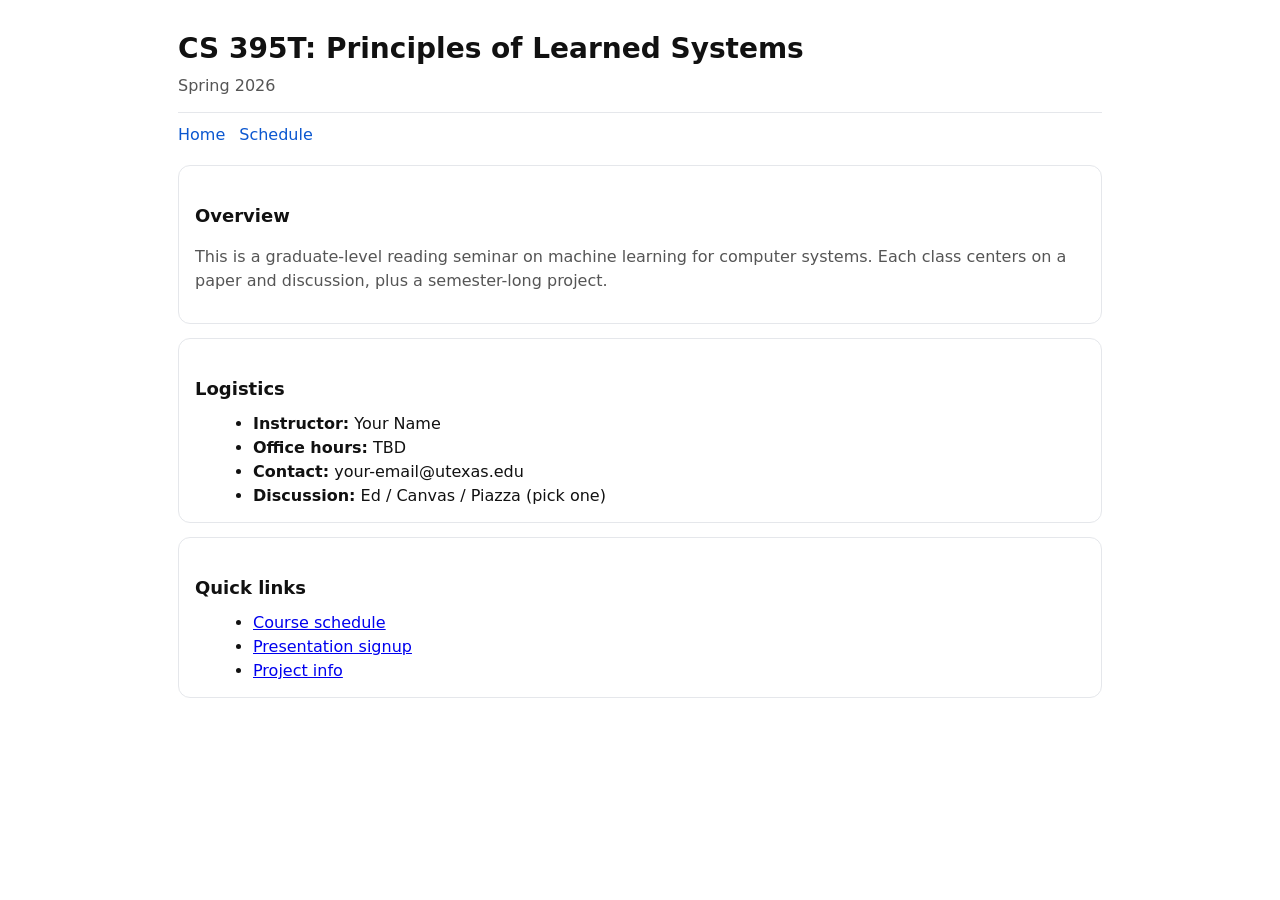
==== cs395T/index.html @ 28c9e210 "Added course webpage" ====
<!doctype html>
<html lang="en">
<head>
  <meta charset="utf-8" />
  <meta name="viewport" content="width=device-width, initial-scale=1" />
  <title>CS 395T: Principles of Learned Systems</title>
  <meta name="description" content="Course website for CS 395T: Principles of Learned Systems." />
  <style>
    :root {
      --text: #111;
      --muted: #555;
      --bg: #fff;
      --border: #e5e7eb;
      --link: #0b57d0;
      --maxw: 960px;
    }
    * { box-sizing: border-box; }
    body {
      margin: 0;
      font-family: ui-sans-serif, system-ui, -apple-system, Segoe UI, Roboto, Helvetica, Arial, "Apple Color Emoji","Segoe UI Emoji";
      color: var(--text);
      background: var(--bg);
      line-height: 1.5;
    }
    .wrap { max-width: var(--maxw); margin: 0 auto; padding: 28px 18px 60px; }
    header { margin-bottom: 18px; }
    .course-title { font-size: 28px; font-weight: 700; margin: 0 0 4px; }
    .term { color: var(--muted); margin: 0 0 14px; }
    nav {
      display: flex; gap: 14px; flex-wrap: wrap;
      padding: 10px 0 0;
      border-top: 1px solid var(--border);
    }
    nav a { color: var(--link); text-decoration: none; }
    nav a:hover { text-decoration: underline; }
    h2 { margin: 22px 0 10px; font-size: 18px; }
    ul { margin: 8px 0 0 18px; }
    .card {
      border: 1px solid var(--border);
      border-radius: 12px;
      padding: 14px 16px;
      margin-top: 14px;
    }
    .muted { color: var(--muted); }
  </style>
</head>
<body>
  <div class="wrap">
    <header>
      <h1 class="course-title">CS 395T: Principles of Learned Systems</h1>
      <p class="term">Spring 2026</p>
      <nav>
        <a href="./index.html">Home</a>
        <a href="./schedule.html">Schedule</a>
      </nav>
    </header>

    <main>
      <section class="card">
        <h2>Overview</h2>
        <p class="muted">
          This is a graduate-level reading seminar on machine learning for computer systems.
          Each class centers on a paper and discussion, plus a semester-long project.
        </p>
      </section>

      <section class="card">
        <h2>Logistics</h2>
        <ul>
          <li><strong>Instructor:</strong> Your Name</li>
          <li><strong>Office hours:</strong> TBD</li>
          <li><strong>Contact:</strong> your-email@utexas.edu</li>
          <li><strong>Discussion:</strong> Ed / Canvas / Piazza (pick one)</li>
        </ul>
      </section>

      <section class="card">
        <h2>Quick links</h2>
        <ul>
          <li><a href="./schedule.html">Course schedule</a></li>
          <li><a href="#" onclick="alert('Replace with your signup sheet link!'); return false;">Presentation signup</a></li>
          <li><a href="#" onclick="alert('Replace with your project page link!'); return false;">Project info</a></li>
        </ul>
      </section>
    </main>
  </div>
</body>
</html>
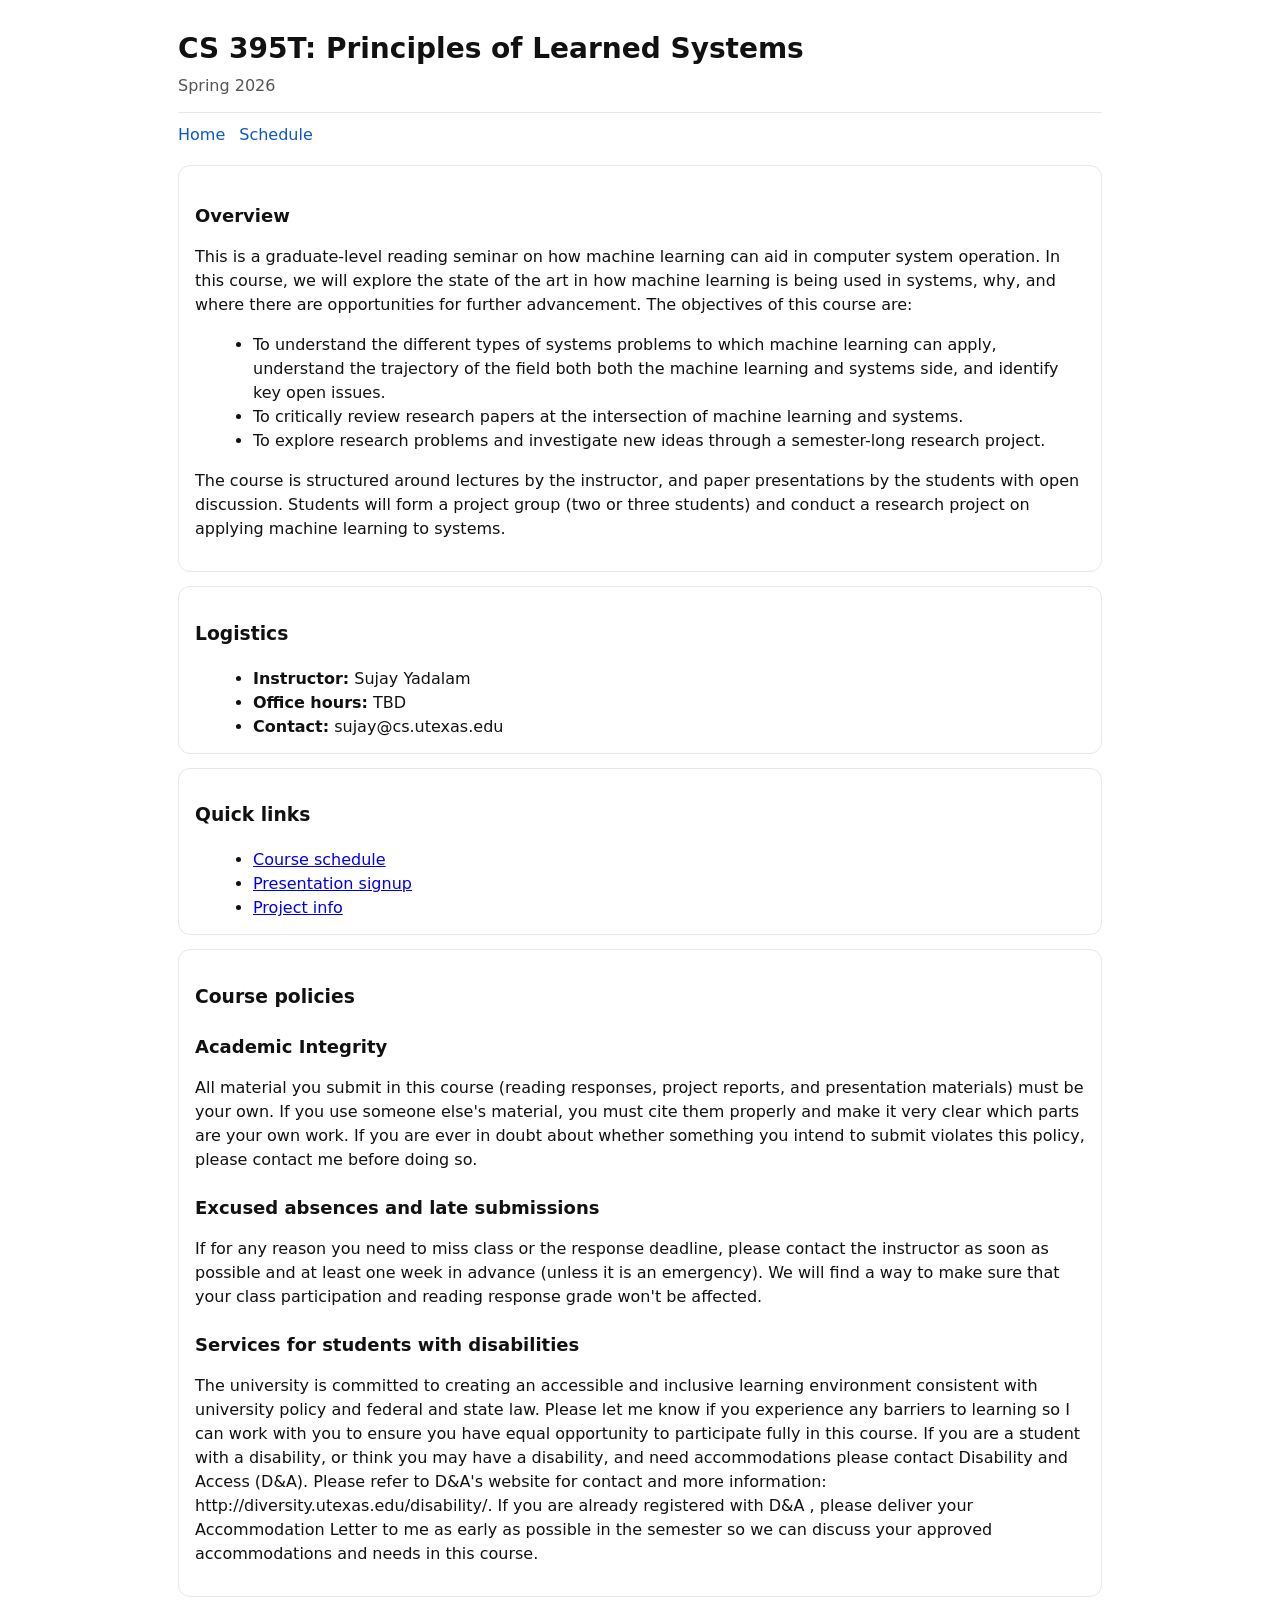
==== commit 7c29c0f4: "Updated course page to include policies" ====
--- a/cs395T/index.html
+++ b/cs395T/index.html
@@ -58,30 +58,62 @@
     <main>
       <section class="card">
         <h2>Overview</h2>
-        <p class="muted">
-          This is a graduate-level reading seminar on machine learning for computer systems.
-          Each class centers on a paper and discussion, plus a semester-long project.
+        <p>
+          This is a graduate-level reading seminar on how machine learning can aid in computer system operation.
+          In this course, we will explore the state of the art in how machine learning is being used in systems, why, and where there are opportunities for further advancement. 
+          The objectives of this course are: </br>
+          <ul>
+            <li> To understand the different types of systems problems to which machine learning can apply, understand the trajectory of the field both both the machine learning and systems side, and identify key open issues. </li>
+            <li> To critically review research papers at the intersection of machine learning and systems. </li>
+            <li> To explore research problems and investigate new ideas through a semester-long research project. </li>
+          </ul>
+        </p>
+        <p>
+          The course is structured around lectures by the instructor, and paper presentations by the students with open discussion. Students will form a project group (two or three students) and conduct a research project on applying machine learning to systems. 
         </p>
       </section>
 
       <section class="card">
-        <h2>Logistics</h2>
+        <h3>Logistics</h3>
         <ul>
-          <li><strong>Instructor:</strong> Your Name</li>
+          <li><strong>Instructor:</strong> Sujay Yadalam</li>
           <li><strong>Office hours:</strong> TBD</li>
-          <li><strong>Contact:</strong> your-email@utexas.edu</li>
-          <li><strong>Discussion:</strong> Ed / Canvas / Piazza (pick one)</li>
+          <li><strong>Contact:</strong> sujay@cs.utexas.edu</li>
         </ul>
       </section>
 
       <section class="card">
-        <h2>Quick links</h2>
+        <h3>Quick links</h3>
         <ul>
           <li><a href="./schedule.html">Course schedule</a></li>
           <li><a href="#" onclick="alert('Replace with your signup sheet link!'); return false;">Presentation signup</a></li>
           <li><a href="#" onclick="alert('Replace with your project page link!'); return false;">Project info</a></li>
         </ul>
       </section>
+
+      <section class="card">
+        <h3>Course policies</h3>
+        <h2>Academic Integrity</h2>
+        <p>
+          All material you submit in this course (reading responses, project reports, and presentation materials) must be your own. 
+          If you use someone else's material, you must cite them properly and make it very clear which parts are your own work. 
+          If you are ever in doubt about whether something you intend to submit violates this policy, please contact me before doing so. 
+        </p>
+        <h2>Excused absences and late submissions</h2>
+        <p>
+          If for any reason you need to miss class or the response deadline, please contact the instructor as soon as possible and at least one week in advance (unless it is an emergency).
+          We will find a way to make sure that your class participation and reading response grade won't be affected.
+        </p>
+        <h2>Services for students with disabilities</h2>
+        <p>
+          The university is committed to creating an accessible and inclusive learning environment consistent with university policy and federal and state law.
+          Please let me know if you experience any barriers to learning so I can work with you to ensure you have equal opportunity to participate fully in this course. 
+          If you are a student with a disability, or think you may have a disability, and need accommodations please contact Disability and Access (D&A).
+          Please refer to D&A's website for contact and more information: http://diversity.utexas.edu/disability/. 
+          If you are already registered with D&A , please deliver your Accommodation Letter to me as early as possible in the semester so we can discuss your approved accommodations and needs in this course. 
+        </p>
+      </section>
+
     </main>
   </div>
 </body>
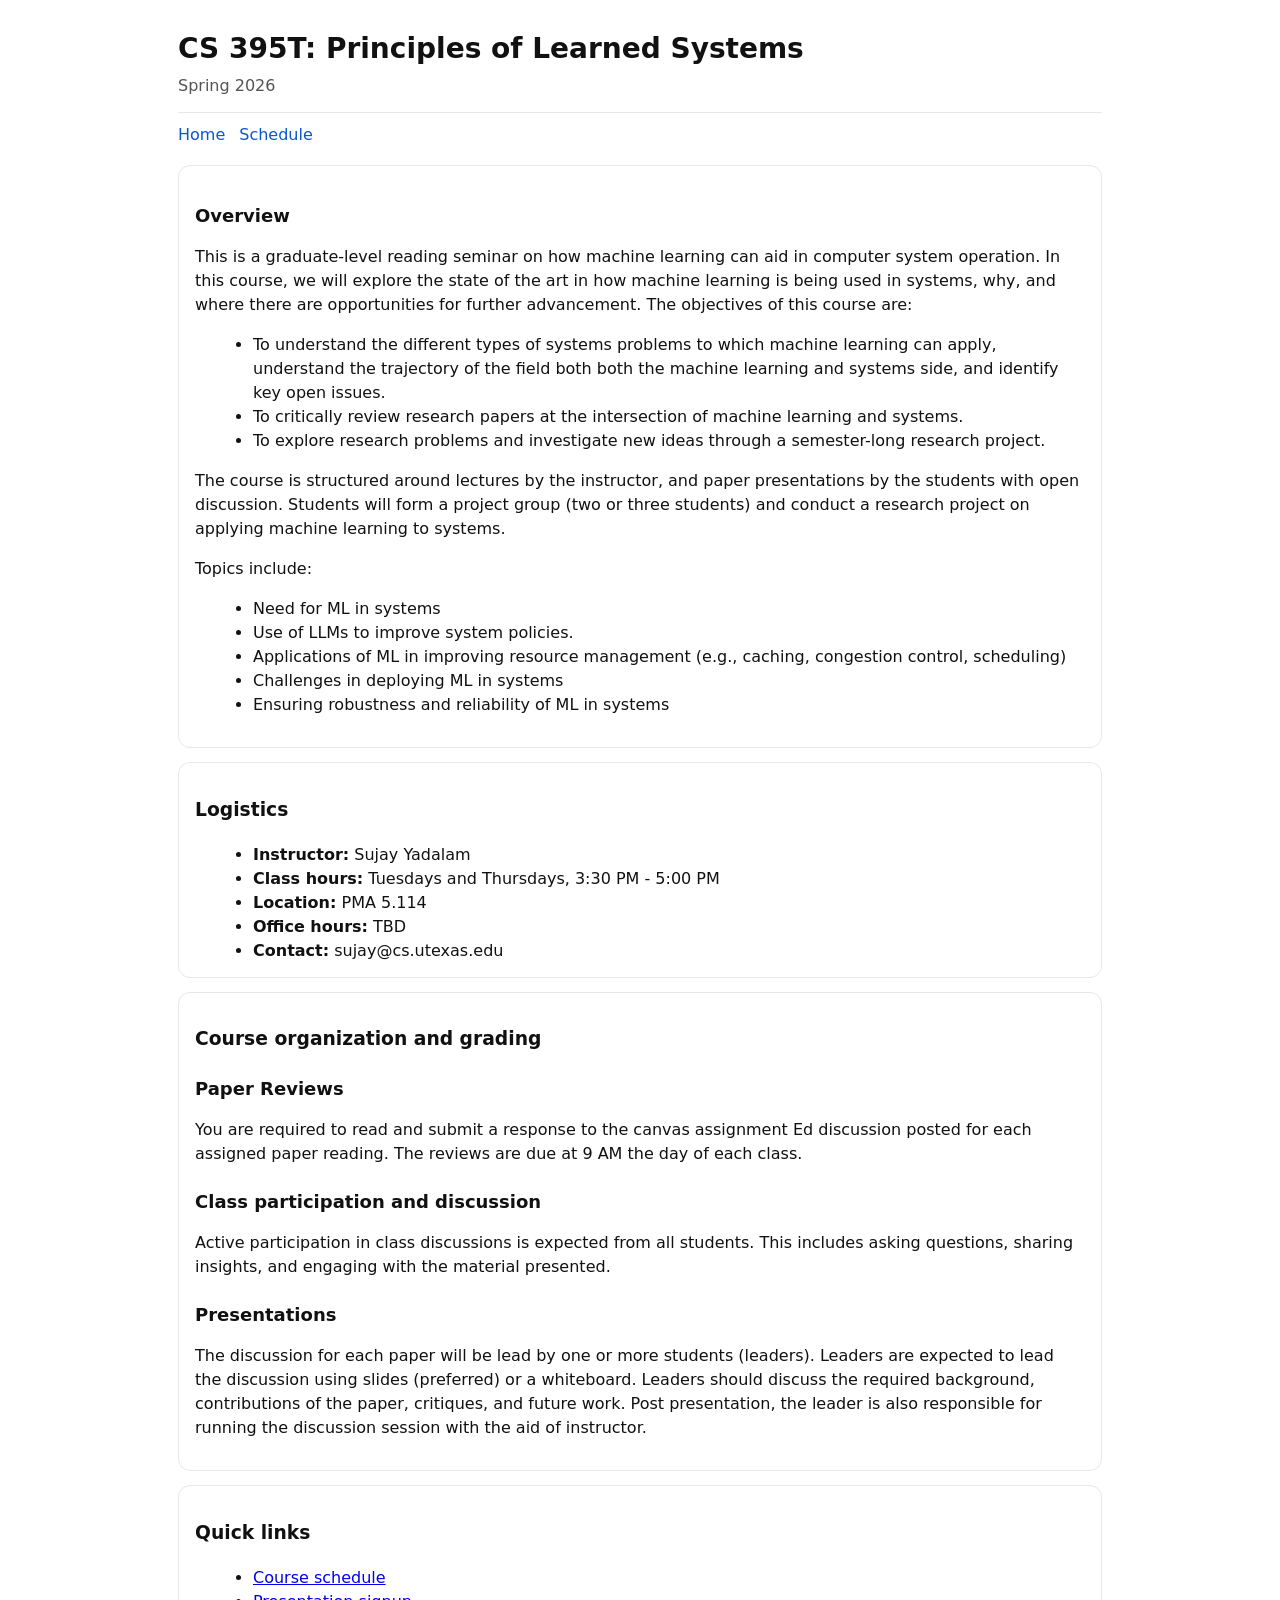
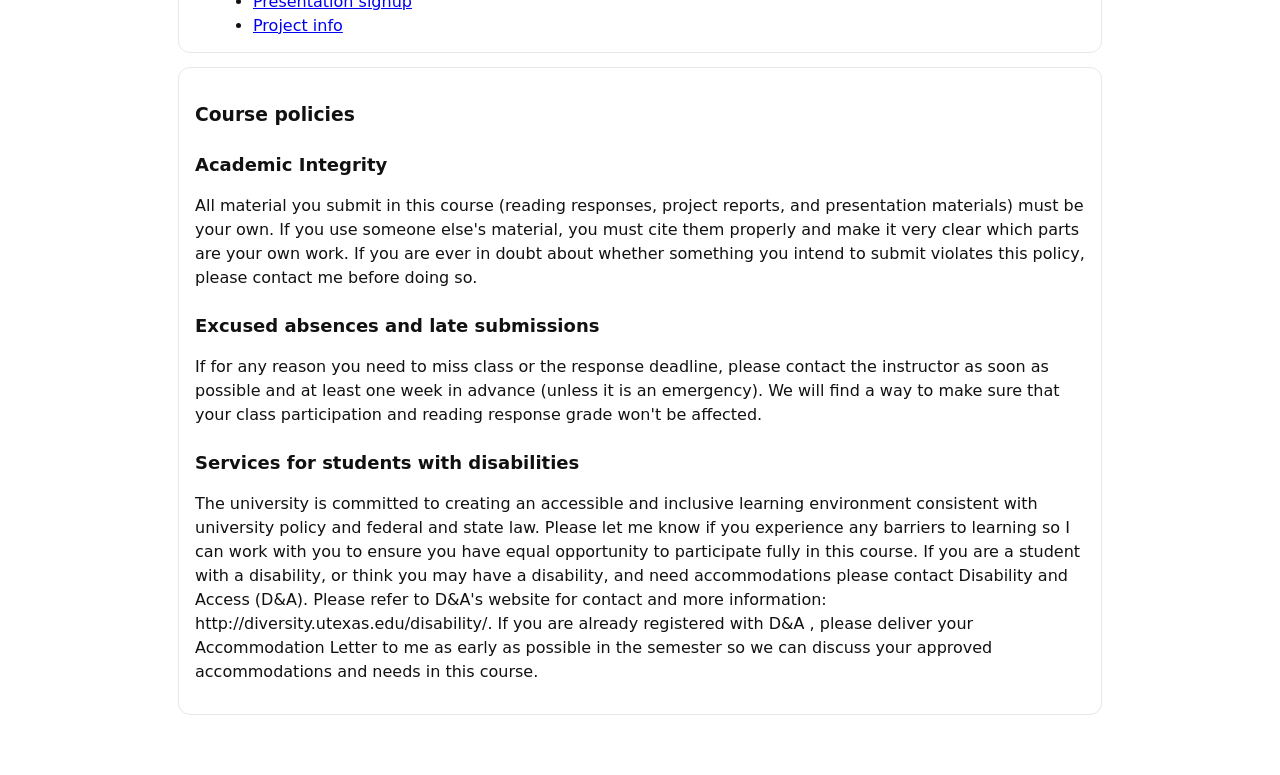
==== commit b2d91495: "Updated course homepage" ====
--- a/cs395T/index.html
+++ b/cs395T/index.html
@@ -71,15 +71,50 @@
         <p>
           The course is structured around lectures by the instructor, and paper presentations by the students with open discussion. Students will form a project group (two or three students) and conduct a research project on applying machine learning to systems. 
         </p>
+        <p>
+          Topics include:
+          <ul>
+            <li> Need for ML in systems</li>
+            <li> Use of LLMs to improve system policies.</li>
+            <li> Applications of ML in improving resource management (e.g., caching, congestion control, scheduling) </li>
+            <li> Challenges in deploying ML in systems</li>
+            <li> Ensuring robustness and reliability of ML in systems</li>
+          </ul>
+        </p>
       </section>
 
       <section class="card">
         <h3>Logistics</h3>
         <ul>
           <li><strong>Instructor:</strong> Sujay Yadalam</li>
+          <li><strong>Class hours:</strong> Tuesdays and Thursdays, 3:30 PM - 5:00 PM</li>
+          <li><strong>Location:</strong> PMA 5.114</li>
           <li><strong>Office hours:</strong> TBD</li>
           <li><strong>Contact:</strong> sujay@cs.utexas.edu</li>
         </ul>
+      </section>
+
+      <section class="card">
+        <h3>Course organization and grading</h3>
+          <h2>Paper Reviews</h2>
+          <p>
+            You are required to read and submit a response to the canvas assignment Ed discussion posted for each assigned paper reading.
+            The reviews are due at 9 AM the day of each class.
+          </p>
+
+          <h2>Class participation and discussion</h2>
+          <p>
+            Active participation in class discussions is expected from all students.
+            This includes asking questions, sharing insights, and engaging with the material presented.
+          </p>
+
+          <h2>Presentations</h2>
+          <p>
+            The discussion for each paper will be lead by one or more students (leaders).
+            Leaders are expected to lead the discussion using slides (preferred) or a whiteboard.
+            Leaders should discuss the required background, contributions of the paper, critiques, and future work.
+            Post presentation, the leader is also responsible for running the discussion session with the aid of instructor.
+          </p>
       </section>
 
       <section class="card">
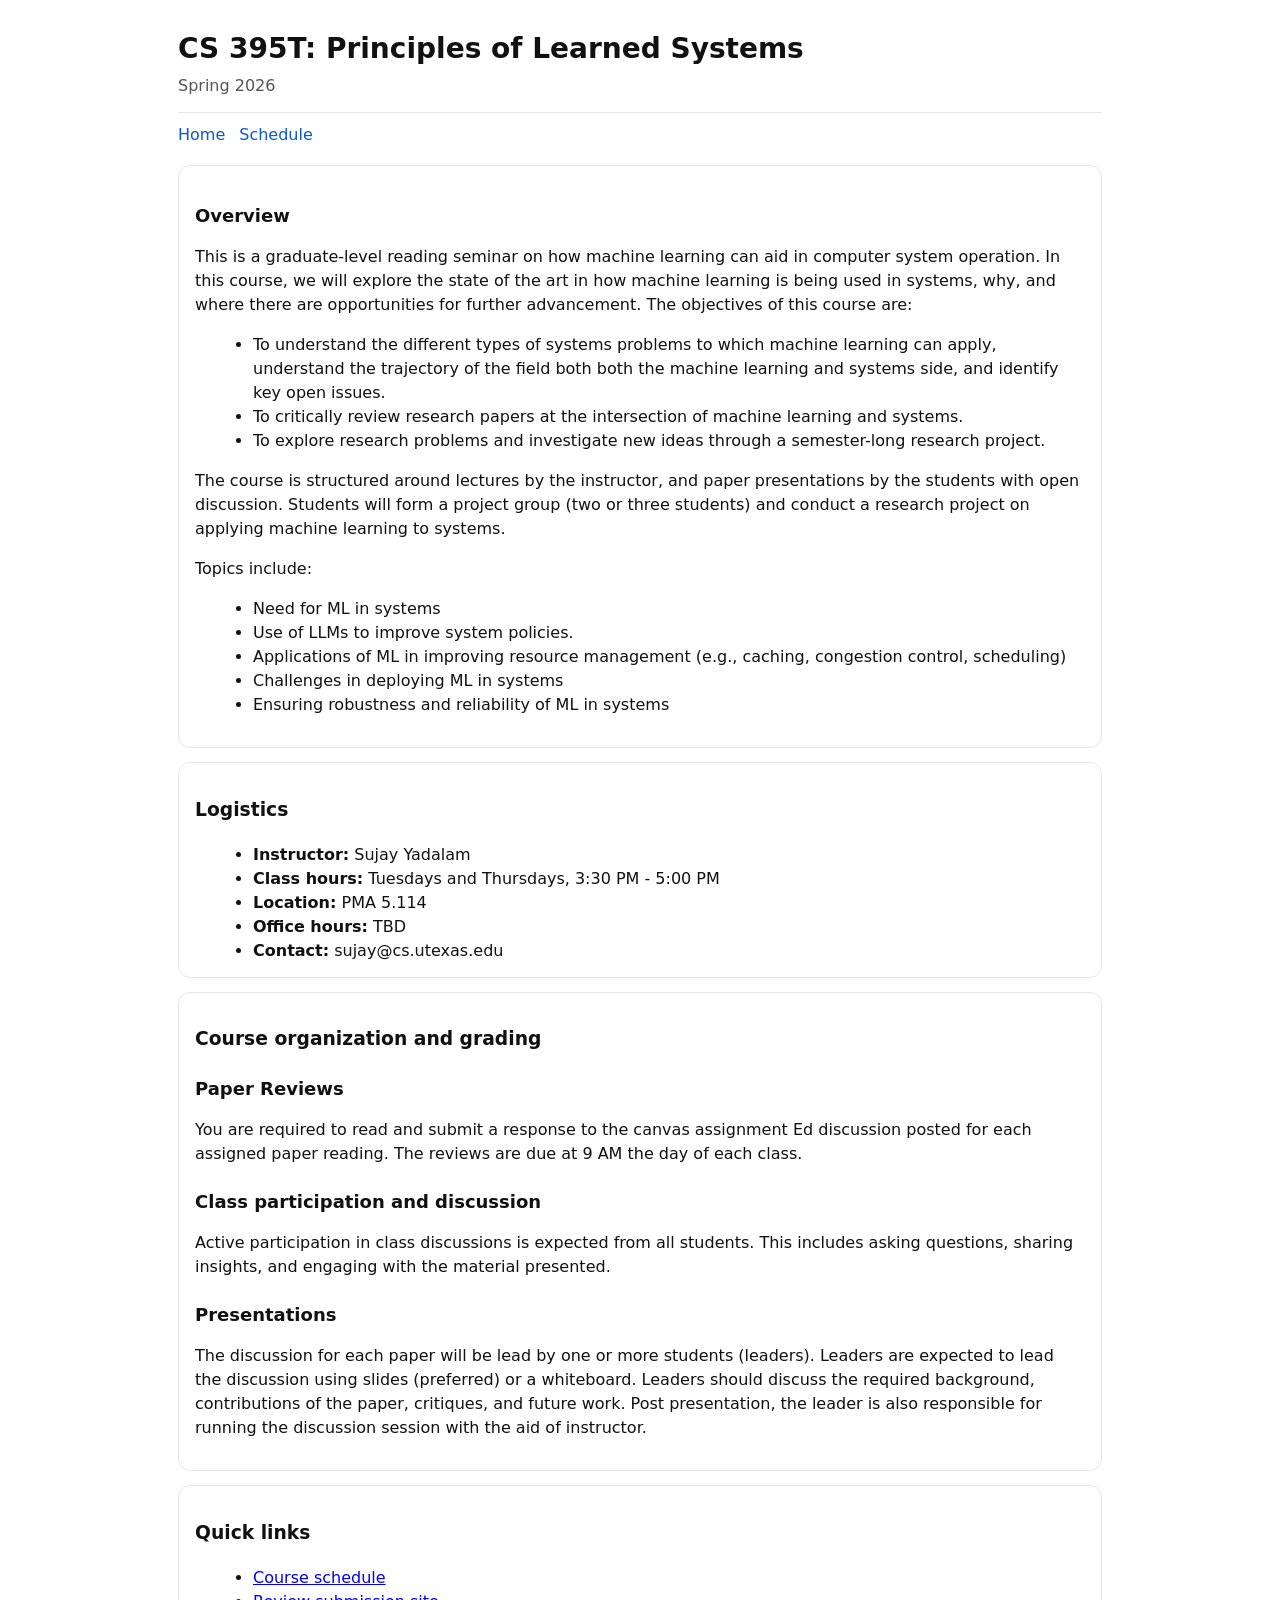
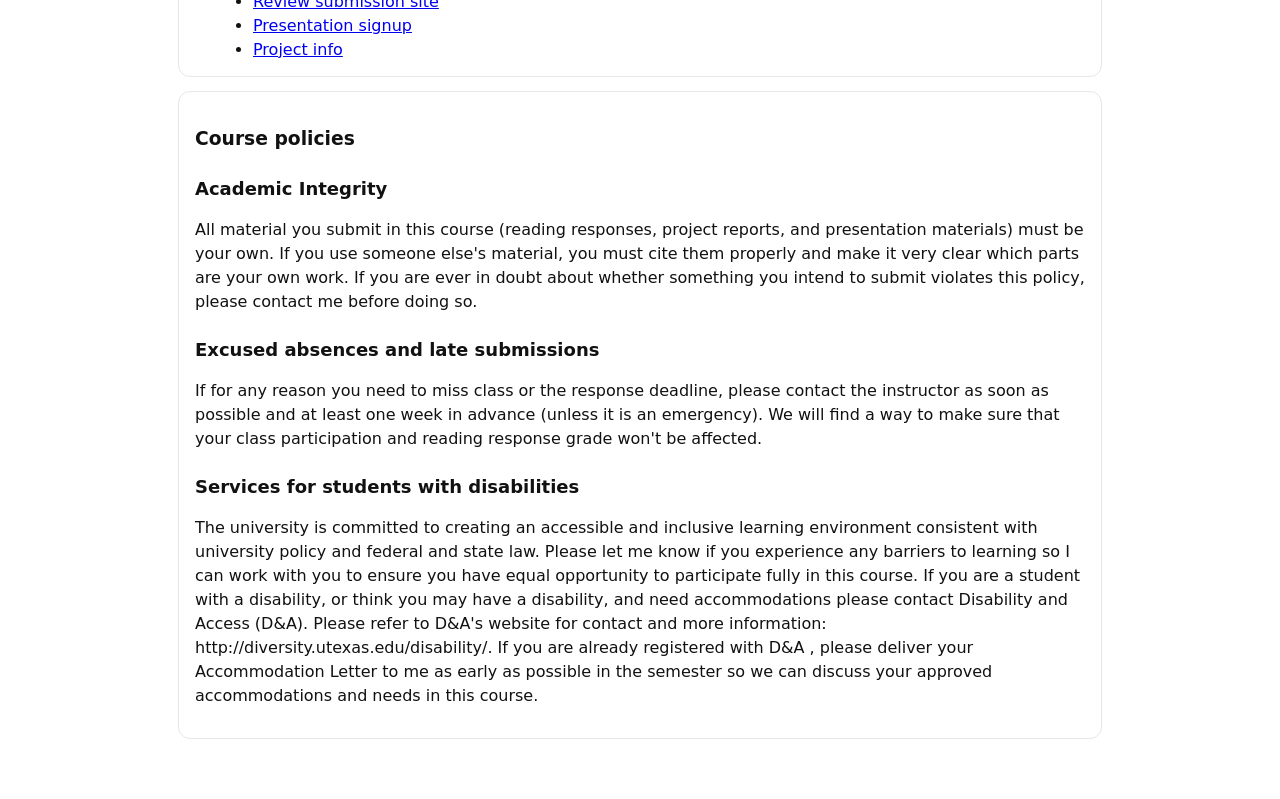
==== commit 7124f0b8: "Fixed some links" ====
--- a/cs395T/index.html
+++ b/cs395T/index.html
@@ -121,8 +121,9 @@
         <h3>Quick links</h3>
         <ul>
           <li><a href="./schedule.html">Course schedule</a></li>
-          <li><a href="#" onclick="alert('Replace with your signup sheet link!'); return false;">Presentation signup</a></li>
-          <li><a href="#" onclick="alert('Replace with your project page link!'); return false;">Project info</a></li>
+          <li><a href="#" onclick="alert('TBD!'); return false;">Review submission site</a></li>
+          <li><a href="#" onclick="alert('TBD!'); return false;">Presentation signup</a></li>
+          <li><a href="#" onclick="alert('TBD!'); return false;">Project info</a></li>
         </ul>
       </section>
 
